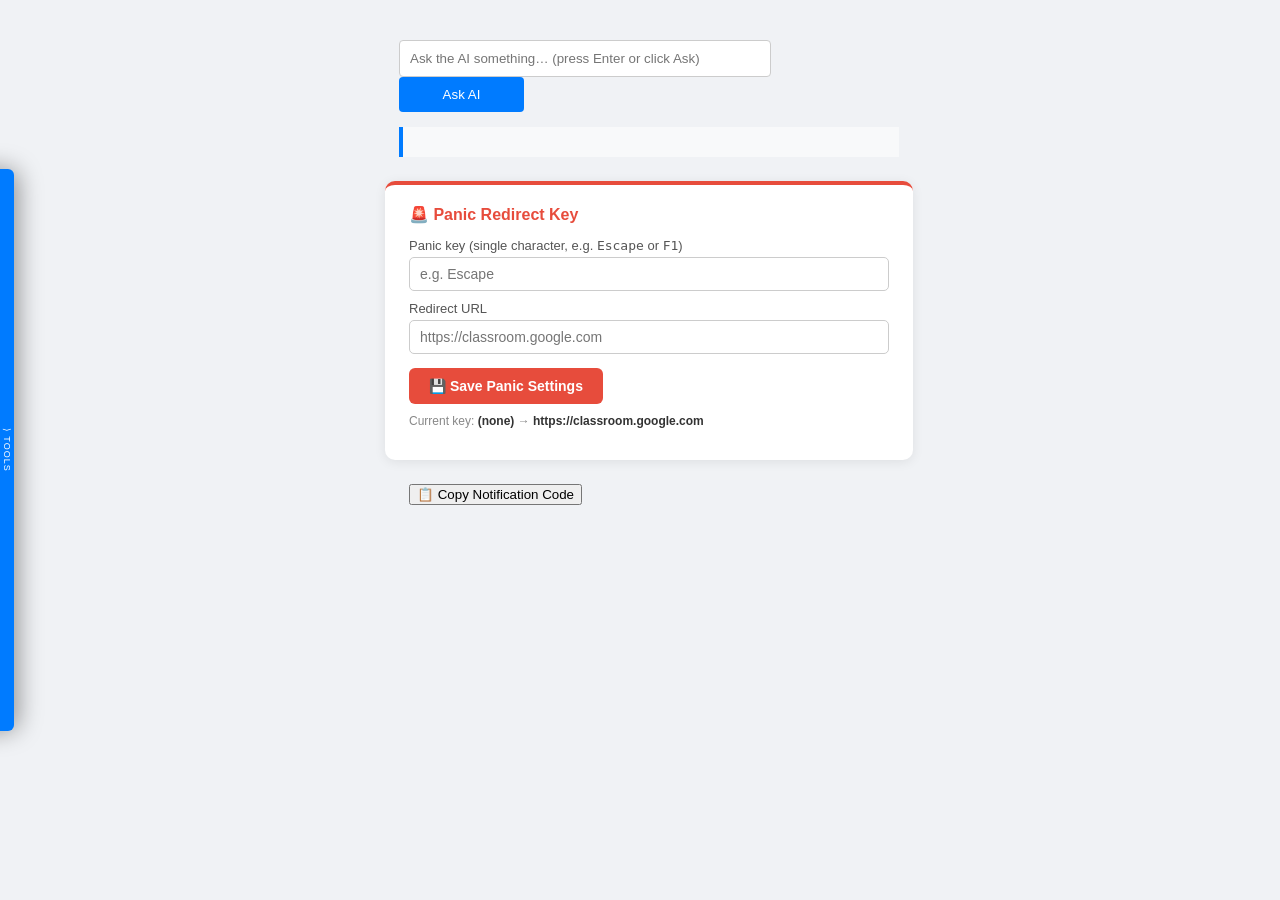
==== Eruda-Integrated/index.html @ 2867e832 "Added work thus far." ====
<!DOCTYPE html>
<html>
<head>
  <meta charset="UTF-8">
  <meta name="viewport" content="width=device-width, initial-scale=1.0">
  <title>AI Button Link</title>
  <link rel="stylesheet" href="style.css">
</head>
<body>

<!-- ═══════════════════════════════════════════════════════════════════════════
     FEATURE 4 — HOVER SIDEBAR
     All control buttons live here. The sidebar is hidden off-screen except
     for the thin blue "⟩ TOOLS" tab, which slides it out on hover.
════════════════════════════════════════════════════════════════════════════ -->
<nav id="sidebar" aria-label="Tools sidebar">
  <div id="sidebar-inner">
    <h3>🛠 Tools</h3>

    <!-- Eruda DevTools loader -->
    <a href="javascript:var s=document.createElement('script');s.src='https://cdn.jsdelivr.net/npm/eruda';s.onload=function(){eruda.init()};document.body.appendChild(s);"
       style="text-decoration:none;">
      <button class="sb-btn">🔧 Load Eruda</button>
    </a>

    <!-- Piano loader -->
    <button class="sb-btn purple" id="piano-loader">🎹 Chromatic Piano</button>

    <!-- Custom URL frame -->
    <button class="sb-btn teal" id="versatile-loader-btn">🌐 URL Frame</button>

    <!-- Flood history -->
    <button class="sb-btn orange" onclick="floodHistory()">📚 Flood History</button>

    <!-- Close-tab confirmation toggle -->
    <button class="sb-btn" id="lockButton" onclick="togglePageLock()">🔒 Close Confirmation</button>

    <!-- G0DM0D3 AI page link -->
    <a href="godmode/index.html" style="text-decoration:none;">
      <button class="sb-btn" style="background:linear-gradient(135deg,#003b00,#005500);border:1px solid #00ff41;color:#00ff41;text-shadow:0 0 8px #00ff41;font-weight:bold;letter-spacing:1px;">⛓️‍💥 G0DM0D3 AI</button>
    </a>

    <!-- Web Proxy link -->
    <a href="proxy/index.html" style="text-decoration:none;">
      <button class="sb-btn" style="background:linear-gradient(135deg,#0a0a2e,#1a1a4e);border:1px solid #6c63ff;color:#a29bfe;font-weight:bold;letter-spacing:1px;">🌀 Web Proxy</button>
    </a>

    <h3 style="margin-top:8px">🔔 Notifications</h3>
    <!-- Feature 1 — Web Notifications -->
    <button class="sb-btn blue" onclick="triggerNotifications()">Send Notifications</button>

    <h3 style="margin-top:8px">🏷 Tab Disguise</h3>
    <!-- Feature 2 — Tab customisation -->
    <select id="tab-select" onchange="applyTabPreset(this.value)" aria-label="Choose tab preset">
      <option value="">— pick a preset —</option>
      <option value="0">🔵 Google Docs</option>
      <option value="1">🟢 Google Classroom</option>
      <option value="2">🔴 Google Slides</option>
      <option value="3">🟡 Google Sheets</option>
      <option value="4">⚫ Google Drive</option>
    </select>

  </div>
  <div id="sidebar-handle" aria-hidden="true">⟩ TOOLS</div>
</nav>


<!-- ═══════════════════════════════════════════════════════════════════════════
     MAIN CONTENT
════════════════════════════════════════════════════════════════════════════ -->
<div id="main-content">

  <!-- ── AI INPUT (Feature 3: Enter key fixed in script.js) ───────────────── -->
  <div class="ai-container">
    <input type="text" id="ai-input" placeholder="Ask the AI something… (press Enter or click Ask)" />
    <button id="ai-button">Ask AI</button>
    <div id="ai-response" class="response-box"></div>
  </div>


  <!-- ── FEATURE 5: PANIC KEY SETTINGS ────────────────────────────────────── -->
  <section id="panic-settings" aria-labelledby="panic-heading">
    <h2 id="panic-heading">🚨 Panic Redirect Key</h2>
    <label for="panic-key-input">Panic key (single character, e.g. <code>Escape</code> or <code>F1</code>)</label>
    <input id="panic-key-input" type="text" maxlength="20" placeholder="e.g. Escape" autocomplete="off" />

    <label for="panic-url-input">Redirect URL</label>
    <input id="panic-url-input" type="url" placeholder="https://classroom.google.com" />

    <button class="panic-save-btn" onclick="savePanicSettings()">💾 Save Panic Settings</button>

    <p class="panic-current">
      Current key: <strong id="panic-key-display">(none)</strong> →
      <strong id="panic-url-display">https://classroom.google.com</strong>
    </p>
  </section>

  <!-- ── COPY NOTIFICATION CODE ────────────────────────────────────────────── -->
  <div style="max-width:480px;margin:20px auto;">
    <button id="copyBtn">📋 Copy Notification Code</button>
  </div>

</div><!-- /#main-content -->


<!-- ═══════════════════════════════════════════════════════════════════════════
     INLINE SCRIPTS (self-contained features that don't belong in script.js)
════════════════════════════════════════════════════════════════════════════ -->

<!-- ── Piano loader (unchanged logic) ──────────────────────────────────────── -->
<script>
document.getElementById('piano-loader').addEventListener('click', function() {
  (function() {
    var piano = {
      css: document.createElement("style"),
      ui: document.createElement("div"),
      keyboard: document.createElement("div"),
      audio: new (window.AudioContext || window.webkitAudioContext)(),
      keymap: [
        {key:"`",  dom:document.createElement("div"),hz:220.00,pressed:0,is_black:false},
        {key:"1",  dom:document.createElement("div"),hz:233.08,pressed:0,is_black:true},
        {key:"q",  dom:document.createElement("div"),hz:246.94,pressed:0,is_black:false},
        {key:"2",  dom:document.createElement("div"),hz:261.63,pressed:0,is_black:false},
        {key:"w",  dom:document.createElement("div"),hz:277.18,pressed:0,is_black:true},
        {key:"3",  dom:document.createElement("div"),hz:293.66,pressed:0,is_black:false},
        {key:"e",  dom:document.createElement("div"),hz:311.13,pressed:0,is_black:true},
        {key:"r",  dom:document.createElement("div"),hz:329.63,pressed:0,is_black:false},
        {key:"5",  dom:document.createElement("div"),hz:349.23,pressed:0,is_black:false},
        {key:"t",  dom:document.createElement("div"),hz:369.99,pressed:0,is_black:true},
        {key:"6",  dom:document.createElement("div"),hz:392.00,pressed:0,is_black:false},
        {key:"y",  dom:document.createElement("div"),hz:415.30,pressed:0,is_black:true},
        {key:"u",  dom:document.createElement("div"),hz:440.00,pressed:0,is_black:false},
        {key:"8",  dom:document.createElement("div"),hz:466.16,pressed:0,is_black:true},
        {key:"i",  dom:document.createElement("div"),hz:493.88,pressed:0,is_black:false},
        {key:"9",  dom:document.createElement("div"),hz:523.25,pressed:0,is_black:false},
        {key:"o",  dom:document.createElement("div"),hz:554.37,pressed:0,is_black:true},
        {key:"0",  dom:document.createElement("div"),hz:587.33,pressed:0,is_black:false},
        {key:"p",  dom:document.createElement("div"),hz:622.25,pressed:0,is_black:true},
        {key:"[",  dom:document.createElement("div"),hz:659.25,pressed:0,is_black:false},
        {key:"=",  dom:document.createElement("div"),hz:698.46,pressed:0,is_black:false},
        {key:"]",  dom:document.createElement("div"),hz:739.99,pressed:0,is_black:true},
        {key:"\\", dom:document.createElement("div"),hz:783.99,pressed:0,is_black:false},
        {key:"a",  dom:document.createElement("div"),hz:830.61,pressed:0,is_black:true},
        {key:"z",  dom:document.createElement("div"),hz:880.00,pressed:0,is_black:false},
        {key:"s",  dom:document.createElement("div"),hz:932.33,pressed:0,is_black:true},
        {key:"x",  dom:document.createElement("div"),hz:987.77,pressed:0,is_black:false},
        {key:"d",  dom:document.createElement("div"),hz:1046.50,pressed:0,is_black:false}
      ],
      disc: [[
        {"keyi":12,"time":0.0},{"keyi":12,"time":0.15},{"keyi":12,"time":0.3},{"keyi":12,"time":0.45},
        {"keyi":14,"time":0.75},{"keyi":14,"time":0.9},{"keyi":14,"time":1.05},{"keyi":14,"time":1.2},
        {"keyi":15,"time":1.5},{"keyi":15,"time":1.65},{"keyi":15,"time":1.8},{"keyi":15,"time":1.95},
        {"keyi":17,"time":2.25},{"keyi":17,"time":2.4},{"keyi":17,"time":2.55},{"keyi":17,"time":2.7},
        {"keyi":19,"time":3.0},{"keyi":17,"time":3.2},{"keyi":15,"time":3.4},{"keyi":14,"time":3.6},
        {"keyi":12,"time":3.9},{"keyi":7,"time":4.1},{"keyi":12,"time":4.3},{"keyi":14,"time":4.5},
        {"keyi":15,"time":4.8},{"keyi":14,"time":5.0},{"keyi":12,"time":5.2},{"keyi":10,"time":5.4},
        {"keyi":12,"time":5.7},{"keyi":12,"time":5.85},{"keyi":12,"time":6.0}
      ]]
    };

    piano.css.innerHTML = `
      #p-ui{position:fixed;bottom:20px;left:50%;transform:translateX(-50%);background:#1e272e;padding:15px;border-radius:12px;box-shadow:0 15px 35px rgba(0,0,0,.7);z-index:999999;font-family:sans-serif;width:600px;text-align:center}
      #p-keys{display:flex;position:relative;background:#050709;padding:8px 4px;border-radius:6px;margin-top:10px;height:130px}
      .pk{flex:1;height:110px;background:#fff;margin:1px;border-radius:0 0 4px 4px;cursor:pointer;display:flex;align-items:flex-end;justify-content:center;font-size:11px;font-weight:bold;color:#57606f;user-select:none;transition:background .05s}
      .pk.black{background:#2f3542;color:#fff;height:70px;z-index:2}
      .pk.pressed{background:#ff4757!important;color:#fff!important}
      .p-banner{display:flex;justify-content:space-between;color:#fff;padding:0 5px;align-items:center}
      .p-btn{background:#ffa502;border:none;color:#000;font-weight:bold;padding:6px 14px;border-radius:4px;cursor:pointer;font-size:13px}
    `;
    document.head.appendChild(piano.css);

    piano.ui.id = "p-ui";
    piano.ui.innerHTML = `<div class="p-banner"><span>🎼 Chromatic Piano</span><button class="p-btn" id="p-play-trigger">▶ Play Astronomia</button></div>`;
    piano.keyboard.id = "p-keys";

    piano.keymap.forEach(function(item) {
      item.dom.className = "pk" + (item.is_black ? " black" : "");
      item.dom.innerText = item.key;
      piano.keyboard.appendChild(item.dom);
      item.dom.addEventListener('mousedown', function(){ startNote(item); });
      item.dom.addEventListener('mouseup',   function(){ endNote(item); });
      item.dom.addEventListener('mouseleave',function(){ endNote(item); });
    });

    piano.ui.appendChild(piano.keyboard);
    document.body.appendChild(piano.ui);

    function startNote(item) {
      if (item.pressed) return;
      if (piano.audio.state === 'suspended') piano.audio.resume();
      item.pressed = true; item.dom.classList.add('pressed');
      var osc = piano.audio.createOscillator(), gain = piano.audio.createGain();
      osc.type = 'triangle'; osc.frequency.setValueAtTime(item.hz, piano.audio.currentTime);
      gain.gain.setValueAtTime(0.2, piano.audio.currentTime);
      osc.connect(gain); gain.connect(piano.audio.destination); osc.start();
      item.osc = osc; item.gain = gain;
    }
    function endNote(item) {
      if (!item.pressed) return;
      item.pressed = false; item.dom.classList.remove('pressed');
      if (item.osc) { item.gain.gain.exponentialRampToValueAtTime(0.001, piano.audio.currentTime+0.08); item.osc.stop(piano.audio.currentTime+0.08); }
    }

    document.getElementById('p-play-trigger').addEventListener('click', function() {
      piano.disc[0].forEach(function(note) {
        setTimeout(function() {
          var k = piano.keymap[note.keyi];
          if (k) { startNote(k); setTimeout(function(){ endNote(k); }, 140); }
        }, note.time * 1000);
      });
    });

    window.addEventListener('keydown', function(e){ var m=piano.keymap.find(k=>k.key.toLowerCase()===e.key.toLowerCase()); if(m) startNote(m); });
    window.addEventListener('keyup',   function(e){ var m=piano.keymap.find(k=>k.key.toLowerCase()===e.key.toLowerCase()); if(m) endNote(m); });
  })();
});
</script>


<!-- ── URL Frame loader ──────────────────────────────────────────────────── -->
<script>
document.getElementById('versatile-loader-btn').addEventListener('click', function() {
  (function() {
    var targetUrl = prompt("Enter the URL of the site you want to load:", "https://example.com");
    if (!targetUrl) return;
    if (!/^https?:\/\//i.test(targetUrl)) targetUrl = "https://" + targetUrl;

    var iframe = document.createElement('iframe');
    iframe.src = targetUrl;
    Object.assign(iframe.style, {position:'fixed',top:'50%',left:'50%',transform:'translate(-50%,-50%)',border:'8px solid Aquamarine',width:'100%',height:'100%',zIndex:'9999'});

    var btn = document.createElement('button');
    btn.innerText = '✕';
    Object.assign(btn.style, {position:'fixed',top:'15px',right:'15px',fontSize:'20px',color:'#333',backgroundColor:'Aquamarine',border:'none',borderRadius:'50%',width:'35px',height:'35px',cursor:'pointer',zIndex:'10000'});
    btn.addEventListener('click', function(){ iframe.remove(); btn.remove(); });

    document.body.appendChild(iframe);
    document.body.appendChild(btn);
  })();
});
</script>


<!-- ── Flood history ─────────────────────────────────────────────────────── -->
<script>
function floodHistory() {
  var targetUrl = prompt("Enter the URL you want to add to your history:\n(e.g., /page-name or https://example.com)");
  if (!targetUrl) return;
  var num = parseInt(prompt("How many times?"), 10);
  if (isNaN(num) || num <= 0) { alert("Please enter a valid number greater than 0."); return; }
  for (var i = 1; i <= num; i++) {
    var u = targetUrl + (targetUrl.includes('?') ? '&' : '?') + 'h=' + i;
    try { history.pushState(null, "", u); }
    catch(e) { alert("Security Error: URL must share this page's domain."); return; }
  }
  alert("Flooding Successful!\n" + targetUrl + " added " + num + (num===1?" time.":" times."));
}
</script>


<!-- ── Close-confirmation toggle (ON by default) ── -->
<script>
var _mainLockHandler = function(e){ e.preventDefault(); e.returnValue = ''; return ''; };
window.addEventListener('beforeunload', _mainLockHandler);
var _mainLocked = true;

document.addEventListener('DOMContentLoaded', function () {
  var btn = document.getElementById('lockButton');
  if (!btn) return;
  btn.innerText = '🔓 Disable Close Confirmation';
  btn.style.background = '#e74c3c';
  btn.onclick = function () {
    _mainLocked = !_mainLocked;
    if (_mainLocked) {
      window.addEventListener('beforeunload', _mainLockHandler);
      btn.innerText = '🔓 Disable Close Confirmation';
      btn.style.background = '#e74c3c';
    } else {
      window.removeEventListener('beforeunload', _mainLockHandler);
      btn.innerText = '🔒 Enable Close Confirmation';
      btn.style.background = '';
    }
  };
});
</script>


<!-- ── Copy notification code button ─────────────────────────────────────── -->
<script>
document.getElementById('copyBtn').addEventListener('click', function() {
  var code = "Notification.requestPermission().then(p=>{if(p==='granted')new Notification('Success!',{body:'Your notifications are working perfectly.'})});";
  navigator.clipboard.writeText(code)
    .then(() => { var t=this.textContent; this.textContent="Copied!"; setTimeout(()=>this.textContent=t,2000); })
    .catch(() => alert("Failed to copy code to clipboard."));
});
</script>


<!-- ── Main script (AI + notifications + tab presets + panic key) ─────────── -->
<script src="script.js"></script>

</body>
</html>
---- Eruda-Integrated/style.css ----
/* ─── BASE / EXISTING STYLES ─────────────────────────────────────────────── */
body {
  margin: 0;
  font-family: sans-serif;
  background: #f0f2f5;
}

.ai-container {
  max-width: 500px;
  margin: 20px auto;
  font-family: sans-serif;
}
#ai-input {
  width: 70%;
  padding: 10px;
  border: 1px solid #ccc;
  border-radius: 4px;
}
#ai-button {
  width: 25%;
  padding: 10px;
  background-color: #007bff;
  color: white;
  border: none;
  border-radius: 4px;
  cursor: pointer;
}
#ai-button:disabled { background-color: #cccccc; }
.response-box {
  margin-top: 15px;
  padding: 15px;
  background-color: #f8f9fa;
  border-left: 4px solid #007bff;
  white-space: pre-wrap;
}


/* ─── FEATURE 4: HOVER SIDEBAR ───────────────────────────────────────────── */
/*
   A thin "handle" strip sits on the left edge at all times.
   Hovering it (or the sidebar itself) slides the full panel into view.
*/
#sidebar {
  position: fixed;
  top: 50%;
  left: 0;
  transform: translateY(-50%) translateX(calc(-100% + 14px)); /* show only the handle */
  width: 220px;
  background: #1e272e;
  border-radius: 0 12px 12px 0;
  box-shadow: 4px 0 24px rgba(0,0,0,0.4);
  z-index: 1000;
  transition: transform 0.28s cubic-bezier(0.4, 0, 0.2, 1);
  display: flex;
  flex-direction: row;
  overflow: visible;
}

#sidebar:hover,
#sidebar:focus-within {
  transform: translateY(-50%) translateX(0);
}

/* The small visible tab / handle on the left edge */
#sidebar-handle {
  width: 14px;
  min-height: 100px;
  background: #007bff;
  border-radius: 0 6px 6px 0;
  display: flex;
  align-items: center;
  justify-content: center;
  writing-mode: vertical-rl;
  font-size: 9px;
  color: #fff;
  letter-spacing: 1px;
  text-transform: uppercase;
  cursor: pointer;
  flex-shrink: 0;
  order: 999;               /* always on the right of the panel content */
}

#sidebar-inner {
  padding: 18px 14px 18px 14px;
  display: flex;
  flex-direction: column;
  gap: 10px;
  width: 100%;
}

#sidebar-inner h3 {
  margin: 0 0 6px 0;
  color: #ecf0f1;
  font-size: 13px;
  text-transform: uppercase;
  letter-spacing: 1px;
  border-bottom: 1px solid #2f3542;
  padding-bottom: 6px;
}

/* Generic sidebar button style */
.sb-btn {
  width: 100%;
  padding: 9px 12px;
  font-size: 13px;
  font-weight: 600;
  border: none;
  border-radius: 6px;
  cursor: pointer;
  text-align: left;
  transition: filter 0.15s, transform 0.1s;
  background: #2f3542;
  color: #ecf0f1;
}
.sb-btn:hover  { filter: brightness(1.25); transform: translateX(2px); }
.sb-btn:active { transform: translateX(0) scale(0.97); }

/* Colour variants for different button groups */
.sb-btn.blue    { background: #007bff; color: #fff; }
.sb-btn.teal    { background: #00b894; color: #fff; }
.sb-btn.orange  { background: #e67e22; color: #fff; }
.sb-btn.red     { background: #e74c3c; color: #fff; }
.sb-btn.purple  { background: #8e44ad; color: #fff; }

/* Tab-preset dropdown inside sidebar */
#tab-select {
  width: 100%;
  padding: 8px 10px;
  border-radius: 6px;
  border: none;
  background: #2f3542;
  color: #ecf0f1;
  font-size: 13px;
  cursor: pointer;
}
#tab-select:focus { outline: 2px solid #007bff; }


/* ─── FEATURE 5: PANIC SETTINGS SECTION ─────────────────────────────────── */
#panic-settings {
  max-width: 480px;
  margin: 24px auto;
  background: #fff;
  border-radius: 10px;
  padding: 20px 24px;
  box-shadow: 0 2px 12px rgba(0,0,0,0.08);
  border-top: 4px solid #e74c3c;
}
#panic-settings h2 {
  margin: 0 0 14px 0;
  font-size: 16px;
  color: #e74c3c;
}
#panic-settings label {
  display: block;
  font-size: 13px;
  color: #555;
  margin-bottom: 4px;
  margin-top: 10px;
}
#panic-settings input {
  width: 100%;
  box-sizing: border-box;
  padding: 8px 10px;
  border: 1px solid #ccc;
  border-radius: 5px;
  font-size: 14px;
}
#panic-settings input:focus { outline: 2px solid #e74c3c; border-color: transparent; }
.panic-save-btn {
  margin-top: 14px;
  padding: 10px 20px;
  background: #e74c3c;
  color: #fff;
  border: none;
  border-radius: 6px;
  font-size: 14px;
  font-weight: 700;
  cursor: pointer;
  transition: background 0.15s;
}
.panic-save-btn:hover { background: #c0392b; }
.panic-current {
  margin-top: 10px;
  font-size: 12px;
  color: #888;
}
.panic-current strong { color: #333; }


/* ─── MAIN CONTENT WRAPPER (keeps content from hiding behind sidebar) ─────── */
#main-content {
  margin-left: 18px;      /* just enough for the handle tab */
  padding: 20px;
  min-height: 100vh;
  box-sizing: border-box;
}
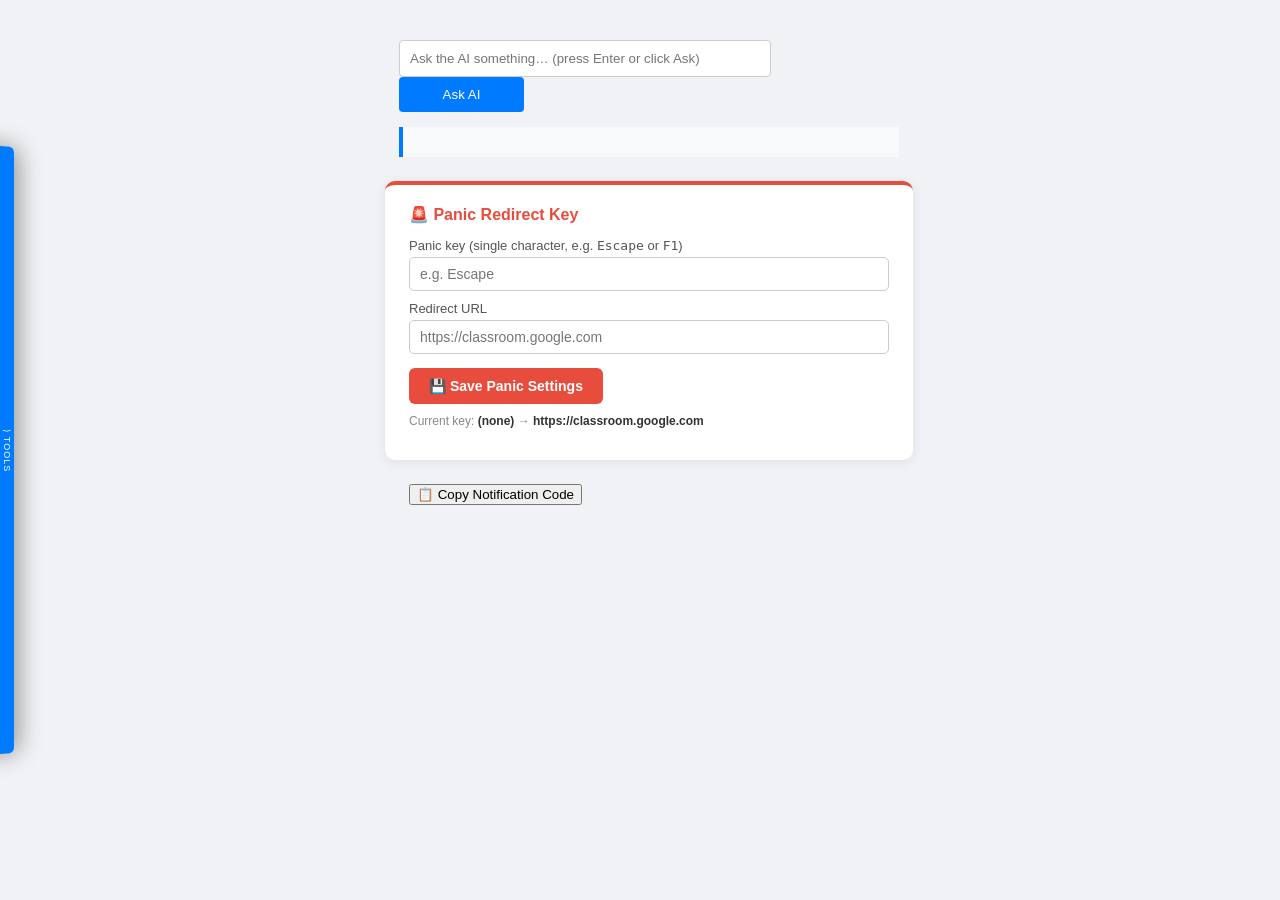
==== commit 507e1bbb: "Before: more asthetic please" ====
--- a/Eruda-Integrated/index.html
+++ b/Eruda-Integrated/index.html
@@ -43,6 +43,11 @@
     <!-- Web Proxy link -->
     <a href="proxy/index.html" style="text-decoration:none;">
       <button class="sb-btn" style="background:linear-gradient(135deg,#0a0a2e,#1a1a4e);border:1px solid #6c63ff;color:#a29bfe;font-weight:bold;letter-spacing:1px;">🌀 Web Proxy</button>
+    </a>
+
+    <!-- Claude CLI link (loads shared sidebar on page-load) -->
+    <a href="claude-cli/index.html" style="text-decoration:none;">
+      <button class="sb-btn" style="background:linear-gradient(135deg,#2a1408,#3a1a0e);border:1px solid #D97757;color:#E89170;text-shadow:0 0 6px rgba(232,145,112,0.4);font-weight:bold;letter-spacing:1px;">🧠 Claude CLI</button>
     </a>
 
     <h3 style="margin-top:8px">🔔 Notifications</h3>
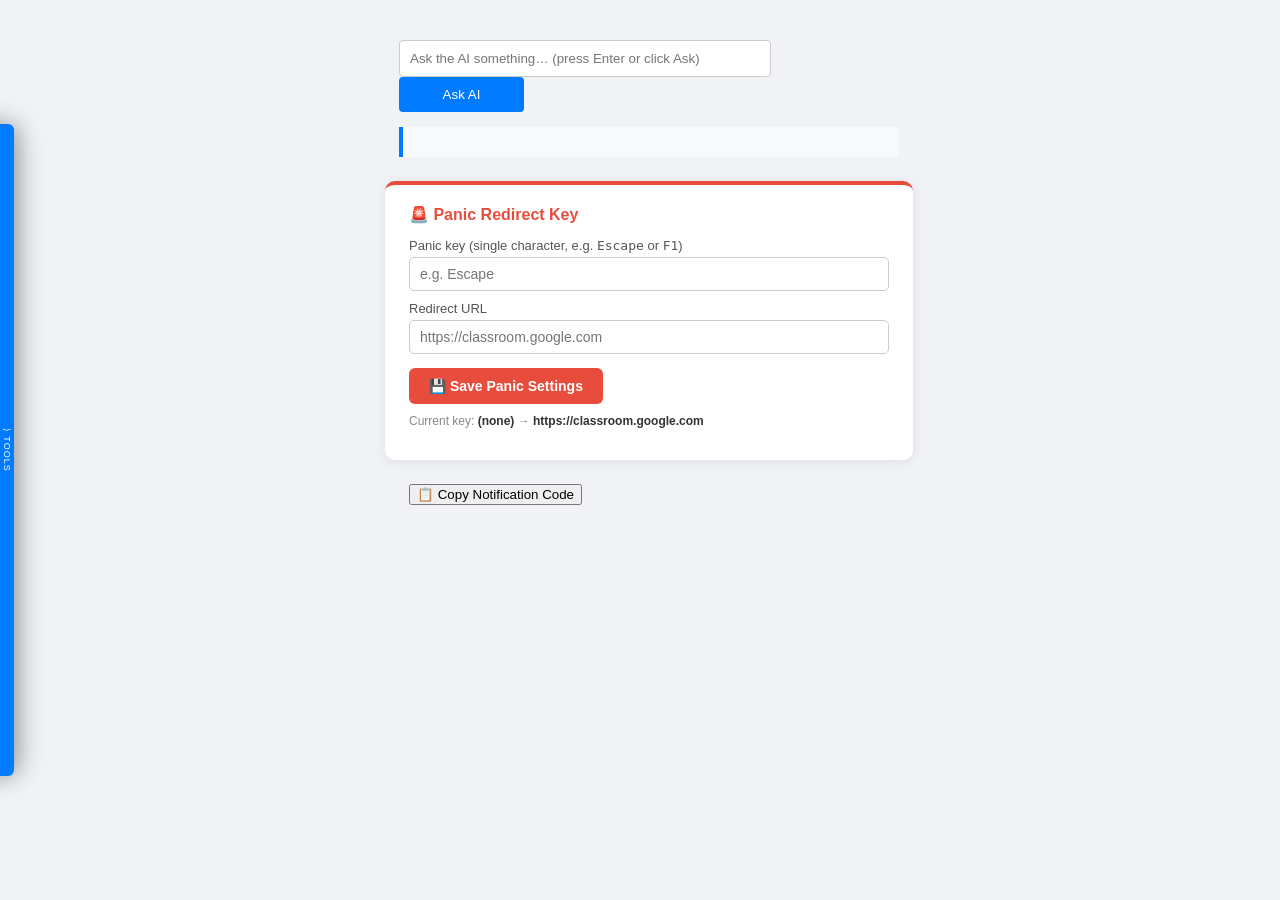
==== commit 03b563cd: "Add Games portal page (Vex 1-6, OvO, SM64, Random series, Slowroad.io, etc.) - New /games/index.html" ====
--- a/Eruda-Integrated/index.html
+++ b/Eruda-Integrated/index.html
@@ -48,6 +48,11 @@
     <!-- Claude CLI link (loads shared sidebar on page-load) -->
     <a href="claude-cli/index.html" style="text-decoration:none;">
       <button class="sb-btn" style="background:linear-gradient(135deg,#2a1408,#3a1a0e);border:1px solid #D97757;color:#E89170;text-shadow:0 0 6px rgba(232,145,112,0.4);font-weight:bold;letter-spacing:1px;">🧠 Claude CLI</button>
+    </a>
+
+    <!-- Games link -->
+    <a href="games/index.html" style="text-decoration:none;">
+      <button class="sb-btn" style="background:linear-gradient(135deg,#1a0b2e,#2a1145);border:1px solid #a855f7;color:#c084fc;text-shadow:0 0 6px rgba(168,85,247,0.4);font-weight:bold;letter-spacing:1px;">🕹️ Games</button>
     </a>
 
     <h3 style="margin-top:8px">🔔 Notifications</h3>
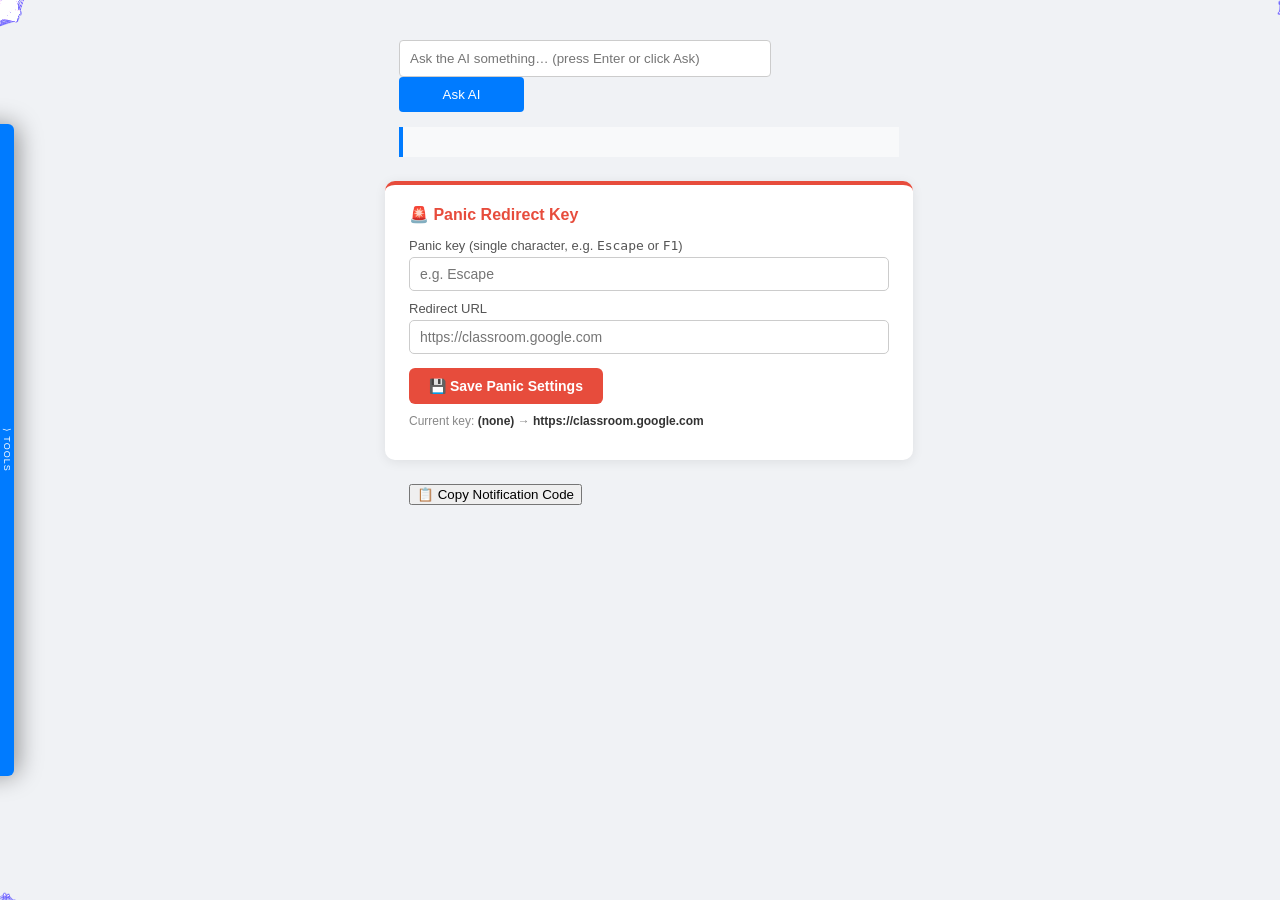
==== commit b2c477ff: "Add interactive particle backdrop + animated personalized opening to every page - New shared /effect" ====
--- a/Eruda-Integrated/index.html
+++ b/Eruda-Integrated/index.html
@@ -6,7 +6,7 @@
   <title>AI Button Link</title>
   <link rel="stylesheet" href="style.css">
 </head>
-<body>
+<body data-theme-color="#6c63ff" data-splash-name="Unity">
 
 <!-- ═══════════════════════════════════════════════════════════════════════════
      FEATURE 4 — HOVER SIDEBAR
@@ -306,8 +306,8 @@
 </script>
 
 
-<!-- ── Main script (AI + notifications + tab presets + panic key) ─────────── -->
-<script src="script.js"></script>
+<!-- ── Main script (AI + notifications + tab presets + panic key) ─────────── -->  <script src="effects.js"></script>
+  <script src="script.js"></script>
 
 </body>
 </html>
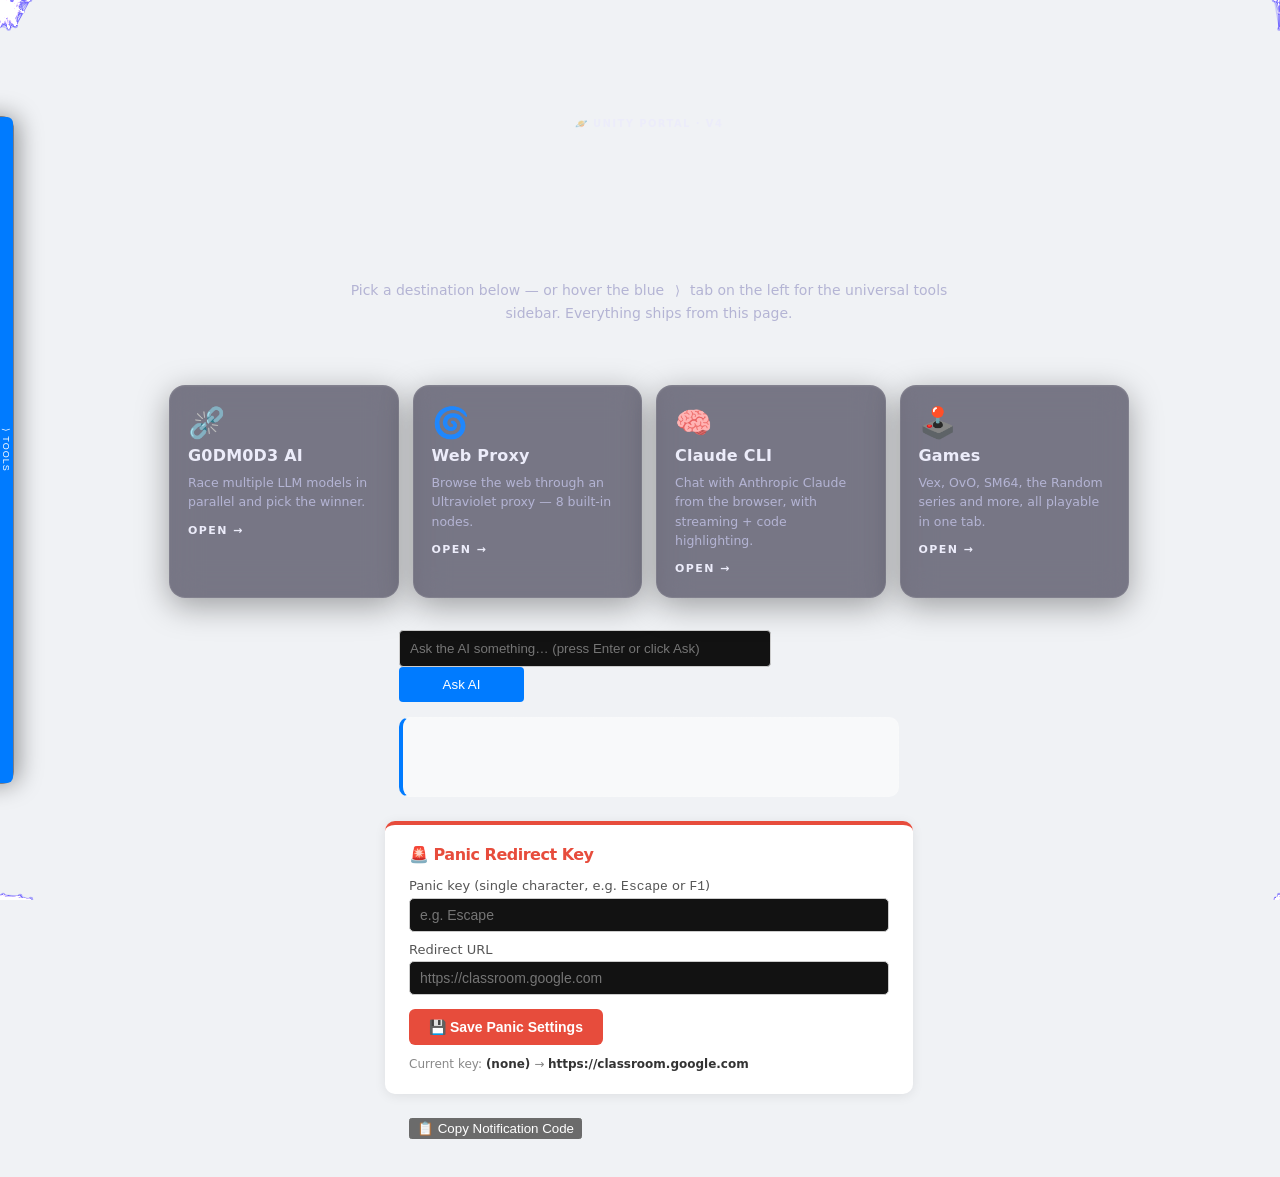
==== commit 1740736d: "Unify aesthetics across every page via shared effects.css + theme tokens - New /effects.css: shared " ====
--- a/Eruda-Integrated/index.html
+++ b/Eruda-Integrated/index.html
@@ -4,6 +4,7 @@
   <meta charset="UTF-8">
   <meta name="viewport" content="width=device-width, initial-scale=1.0">
   <title>AI Button Link</title>
+  <link rel="stylesheet" href="effects.css">
   <link rel="stylesheet" href="style.css">
 </head>
 <body data-theme-color="#6c63ff" data-splash-name="Unity">
@@ -78,7 +79,44 @@
 <!-- ═══════════════════════════════════════════════════════════════════════════
      MAIN CONTENT
 ════════════════════════════════════════════════════════════════════════════ -->
-<div id="main-content">
+<div id="main-content" class="unity-page">
+
+  <!-- HERO -->
+  <header class="portal-hero">
+    <span class="pill">🪐 Unity Portal · v4</span>
+    <h1 class="portal-title text-gradient">Cross-Browser Tools.<br>One Quiet URL.</h1>
+    <p class="portal-sub">Pick a destination below — or hover the blue <code>⟩</code> tab on the left for the universal tools sidebar. Everything ships from this page.</p>
+  </header>
+
+  <!-- FEATURED APPS -->
+  <nav class="featured-grid" aria-label="Featured apps">
+    <a class="unity-card glass-panel interactive ring-soft"
+       href="godmode/index.html">
+      <span class="uc-icon">⛓️‍💥</span>
+      <span class="uc-title">G0DM0D3 AI</span>
+      <span class="uc-desc">Race multiple LLM models in parallel and pick the winner.</span>
+      <span class="uc-cta">Open →</span>
+    </a>
+    <a class="unity-card glass-panel interactive" href="proxy/index.html">
+      <span class="uc-icon">🌀</span>
+      <span class="uc-title">Web Proxy</span>
+      <span class="uc-desc">Browse the web through an Ultraviolet proxy — 8 built-in nodes.</span>
+      <span class="uc-cta">Open →</span>
+    </a>
+    <a class="unity-card glass-panel interactive" href="claude-cli/index.html">
+      <span class="uc-icon">🧠</span>
+      <span class="uc-title">Claude CLI</span>
+      <span class="uc-desc">Chat with Anthropic Claude from the browser, with streaming + code highlighting.</span>
+      <span class="uc-cta">Open →</span>
+    </a>
+    <a class="unity-card glass-panel interactive" href="games/index.html">
+      <span class="uc-icon">🕹️</span>
+      <span class="uc-title">Games</span>
+      <span class="uc-desc">Vex, OvO, SM64, the Random series and more, all playable in one tab.</span>
+      <span class="uc-cta">Open →</span>
+    </a>
+  </nav>
+
 
   <!-- ── AI INPUT (Feature 3: Enter key fixed in script.js) ───────────────── -->
   <div class="ai-container">
--- a/Eruda-Integrated/effects.css
+++ b/Eruda-Integrated/effects.css
@@ -0,0 +1,511 @@
+/* ═══════════════════════════════════════════════════════════════
+   Unity shared design system — effects.css
+
+   Loaded by every page alongside effects.js. Per-page theme color
+   is supplied via the body's data-theme-color attribute; effects.js
+   picks that up and writes it to --particle-color (and the matching
+   RGB triplet --particle-rgb). This file uses both.
+
+   Reusable component classes (BEM-ish, no nested media queries
+   beyond the global mobile breakpoints):
+     .unity-page           — page wrapper, dark bg + particles show through
+     .glass-panel          — backdrop-blurred translucent surface
+     .glass-panel.tinted   — slight theme tint
+     .glass-panel.interactive — adds hover lift + theme border glow
+     .unity-card           — content card variant of glass-panel
+     .btn-glass            — neutral button on glass surfaces
+     .btn-primary          — gradient button (theme accent driven)
+     .text-gradient        — gradient hero text
+     .pill                 — small caps chip
+     .pill.theme           — chip in current theme color
+     .ring-soft            — ambient theme shadow ring around element
+
+   Per-page accessibility: respects prefers-reduced-motion.
+   ═══════════════════════════════════════════════════════════════ */
+
+/* ── Base tokens. --particle-color and --particle-rgb are injected
+      by effects.js from body[data-theme-color].  Falls back to violet
+      default so the file is safe to load standalone. ──────────── */
+:root {
+  --unity-bg:           #07060f;
+  --unity-bg-2:         #0e0c1c;
+  --unity-surface:      rgba(20, 18, 40, 0.55);
+  --unity-surface-2:    rgba(40, 35, 70, 0.45);
+  --unity-border:       rgba(255, 255, 255, 0.08);
+  --unity-border-strong:rgba(255, 255, 255, 0.16);
+
+  --unity-text:         #ececfa;
+  --unity-text-muted:   #b4b4d4;
+  --unity-text-dim:     #7a7a9a;
+
+  --unity-accent:       var(--particle-color, #6c63ff);
+  --unity-accent-2:     var(--particle-color, #a29bfe);
+  --unity-accent-rgb:   var(--particle-rgb,  108 99 255);
+  --unity-glow:         rgba(var(--particle-rgb, 108 99 255), 0.45);
+  --unity-glow-soft:    rgba(var(--particle-rgb, 108 99 255), 0.18);
+
+  --unity-radius:       16px;
+  --unity-radius-sm:    10px;
+  --unity-trans-fast:   .15s cubic-bezier(.2,.8,.2,1);
+  --unity-trans-mid:    .28s cubic-bezier(.2,.8,.2,1);
+  --unity-trans-bounce: .32s cubic-bezier(.175,.885,.32,1.275);
+
+  color-scheme: dark;
+}
+
+/* ── Page wrapper. Lets particles shine through, fixes the
+      Office-blue plain background that index.html used to have. ── */
+.unity-page {
+  min-height: 100vh;
+  background:
+    radial-gradient(ellipse 80% 60% at 50% -10%, var(--unity-glow-soft), transparent 60%),
+    linear-gradient(180deg, var(--unity-bg) 0%, var(--unity-bg-2) 100%);
+  color: var(--unity-text);
+  font-family: 'Inter', -apple-system, BlinkMacSystemFont, 'Segoe UI', system-ui, sans-serif;
+  -webkit-font-smoothing: antialiased;
+  text-rendering: optimizeLegibility;
+  padding: 0;
+  position: relative;
+}
+
+/* ── Glass panel. Used for hero cards, modals, sidebar surfaces,
+      feature cards. Translucent so particles show through. ────── */
+.glass-panel {
+  background: var(--unity-surface);
+  -webkit-backdrop-filter: blur(16px) saturate(140%);
+  backdrop-filter: blur(16px) saturate(140%);
+  border: 1px solid var(--unity-border);
+  border-radius: var(--unity-radius);
+  box-shadow:
+    0 8px 32px rgba(0, 0, 0, 0.35),
+    inset 0 1px 0 rgba(255, 255, 255, 0.04);
+  transition: transform var(--unity-trans-mid),
+              border-color var(--unity-trans-fast),
+              box-shadow var(--unity-trans-mid);
+}
+.glass-panel.tinted {
+  background: linear-gradient(135deg,
+              rgba(var(--unity-accent-rgb), 0.10),
+              rgba(var(--unity-accent-rgb), 0.04));
+  border-color: rgba(var(--unity-accent-rgb), 0.25);
+}
+.glass-panel.interactive { cursor: pointer; }
+.glass-panel.interactive:hover {
+  transform: translateY(-4px);
+  border-color: rgba(var(--unity-accent-rgb), 0.65);
+  box-shadow:
+    0 14px 40px rgba(var(--unity-accent-rgb), 0.35),
+    0 8px 32px rgba(0, 0, 0, 0.4),
+    inset 0 1px 0 rgba(255, 255, 255, 0.06);
+}
+.glass-panel.interactive:active {
+  transform: translateY(-1px) scale(0.99);
+}
+
+/* ── Card variant. Title + body, used for sub-app feature cards
+      on the index page hero grid. ─────────────────────────────── */
+.unity-card {
+  display: flex;
+  flex-direction: column;
+  gap: 8px;
+  padding: 22px 18px;
+  text-decoration: none;
+  color: var(--unity-text);
+}
+.unity-card .uc-icon  { font-size: 30px; line-height: 1; }
+.unity-card .uc-title { font-size: 16px; font-weight: 700; letter-spacing: 0.2px; }
+.unity-card .uc-desc  {
+  font-size: 12.5px; line-height: 1.55;
+  color: var(--unity-text-muted);
+}
+.unity-card .uc-cta {
+  margin-top: 4px;
+  font-size: 11px; font-weight: 700; letter-spacing: 1.4px;
+  text-transform: uppercase;
+  color: rgba(var(--unity-accent-rgb), 0.95);
+}
+.unity-card.featured {
+  background: linear-gradient(135deg,
+              rgba(var(--unity-accent-rgb), 0.22),
+              rgba(var(--unity-accent-rgb), 0.06));
+  border-color: rgba(var(--unity-accent-rgb), 0.45);
+}
+
+/* ── Buttons. Standardise the look across legacy pages. ───────── */
+.btn-glass {
+  display: inline-flex; align-items: center; justify-content: center;
+  gap: 8px;
+  padding: 10px 18px;
+  background: rgba(255, 255, 255, 0.04);
+  border: 1px solid var(--unity-border);
+  border-radius: 12px;
+  color: var(--unity-text);
+  font: 600 13px/1 'Inter', system-ui, sans-serif;
+  cursor: pointer; user-select: none;
+  text-decoration: none;
+  transition: all var(--unity-trans-fast);
+}
+.btn-glass:hover {
+  background: rgba(var(--unity-accent-rgb), 0.10);
+  border-color: rgba(var(--unity-accent-rgb), 0.5);
+  color: #fff;
+  transform: translateY(-1px);
+  box-shadow: 0 4px 16px var(--unity-glow-soft);
+}
+.btn-glass:active { transform: translateY(0) scale(0.98); }
+
+.btn-primary {
+  background: linear-gradient(135deg,
+              rgba(var(--unity-accent-rgb), 1),
+              rgba(var(--unity-accent-rgb), 0.7));
+  border: 1px solid rgba(var(--unity-accent-rgb), 0.65);
+  color: #fff;
+  box-shadow: 0 4px 18px var(--unity-glow);
+}
+.btn-primary:hover {
+  filter: brightness(1.12);
+  box-shadow: 0 6px 24px var(--unity-glow);
+}
+
+/* ── Gradient heading text ────────────────────────────────────── */
+.text-gradient {
+  background: linear-gradient(135deg,
+              #fff 0%,
+              rgba(var(--unity-accent-rgb), 1) 50%,
+              rgba(var(--unity-accent-rgb), 0.7) 100%);
+  -webkit-background-clip: text;
+  background-clip: text;
+  -webkit-text-fill-color: transparent;
+  color: transparent;
+}
+
+/* ── Pill — small uppercase chip used on meta data, status,
+      eyebrow labels above titles. ─────────────────────────────── */
+.pill {
+  display: inline-flex; align-items: center; gap: 6px;
+  padding: 4px 10px;
+  border-radius: 999px;
+  background: rgba(var(--unity-accent-rgb), 0.10);
+  border: 1px solid rgba(var(--unity-accent-rgb), 0.30);
+  color: rgba(var(--unity-accent-rgb), 1);
+  font-size: 10px; font-weight: 800; letter-spacing: 1.4px;
+  text-transform: uppercase;
+}
+.pill.muted {
+  background: rgba(255,255,255,0.06);
+  border-color: var(--unity-border-strong);
+  color: var(--unity-text-muted);
+}
+
+/* ── Soft glow ring. Use as ambient decoration behind hero
+      icons or featured cards. ─────────────────────────────────── */
+.ring-soft {
+  position: relative;
+}
+.ring-soft::before {
+  content: '';
+  position: absolute;
+  inset: -12%;
+  background: radial-gradient(circle,
+              rgba(var(--unity-accent-rgb), 0.30) 0%,
+              transparent 60%);
+  filter: blur(20px);
+  z-index: -1;
+  pointer-events: none;
+}
+
+/* ── Typography defaults for content sitting inside .unity-page */
+.unity-page h1, .unity-page h2 { letter-spacing: -0.5px; }
+.unity-page p { line-height: 1.6; }
+.unity-page a:not(.btn-glass):not(.unity-card):not(.sb-btn):not(.esb-btn):hover {
+  color: rgba(var(--unity-accent-rgb), 1);
+}
+
+/* ── Accessibility: less motion for users who opt out. ───────── */
+@media (prefers-reduced-motion: reduce) {
+  *, *::before, *::after {
+    transition-duration: 0.001ms !important;
+    animation-duration:  0.001ms !important;
+    animation-iteration-count: 1 !important;
+  }
+}
+
+/* ── Mobile padding tweaks ────────────────────────────────────── */
+@media (max-width: 600px) {
+  .glass-panel { border-radius: 14px; }
+  .unity-card  { padding: 16px 14px; }
+}
+
+
+/* ════════════════════════════════════════════════════════════════
+   INDEX-PAGE PORTAL HERO + FEATURED-APPS GRID
+   Used by /index.html (root). Other pages keep using the same
+   .unity-page / .glass-panel primitives but might not use these.
+   ════════════════════════════════════════════════════════════════ */
+
+.portal-hero {
+  position: relative;
+  max-width: 960px;
+  margin: 56px auto 28px;
+  padding: 38px 32px 32px;
+  text-align: center;
+  display: flex;
+  flex-direction: column;
+  align-items: center;
+  gap: 14px;
+  border-radius: 22px;
+  background:
+    radial-gradient(ellipse 70% 80% at 50% 0%,
+                rgba(var(--unity-accent-rgb), 0.15),
+                transparent 70%);
+}
+.portal-hero::before {
+  content: '';
+  position: absolute;
+  inset: -1px;
+  border-radius: 22px;
+  padding: 1px;
+  background: linear-gradient(135deg,
+              rgba(var(--unity-accent-rgb), 0.55),
+              rgba(var(--unity-accent-rgb), 0.05) 60%,
+              rgba(var(--unity-accent-rgb), 0.45));
+  -webkit-mask:
+    linear-gradient(#000 0 0) content-box,
+    linear-gradient(#000 0 0);
+  mask:
+    linear-gradient(#000 0 0) content-box,
+    linear-gradient(#000 0 0);
+  -webkit-mask-composite: xor;
+          mask-composite: exclude;
+  pointer-events: none;
+  animation: portal-border-pulse 6s ease-in-out infinite alternate;
+}
+@keyframes portal-border-pulse {
+  from { opacity: .55; }
+  to   { opacity: 1; }
+}
+.portal-title {
+  font-size: clamp(34px, 5.4vw, 56px);
+  font-weight: 800;
+  line-height: 1.05;
+  letter-spacing: -1px;
+  margin: 0;
+}
+.portal-sub {
+  margin: 0;
+  max-width: 620px;
+  font-size: 14px;
+  color: var(--unity-text-muted);
+}
+.portal-sub code {
+  background: rgba(var(--unity-accent-rgb), 0.15);
+  color: rgba(var(--unity-accent-rgb), 1);
+  padding: 1px 6px;
+  border-radius: 4px;
+  font-size: 13px;
+}
+
+.featured-grid {
+  display: grid;
+  grid-template-columns: repeat(auto-fit, minmax(220px, 1fr));
+  gap: 14px;
+  max-width: 960px;
+  margin: 0 auto 32px;
+  padding: 0 24px;
+}
+.featured-grid .unity-card { min-height: 150px; }
+
+/* stagger entrance for cards on the index portal */
+@keyframes card-rise {
+  from { opacity: 0; transform: translateY(18px); }
+  to   { opacity: 1; transform: translateY(0); }
+}
+.featured-grid .unity-card {
+  animation: card-rise 480ms cubic-bezier(.2,.8,.2,1) both;
+}
+.featured-grid .unity-card:nth-child(1) { animation-delay: 60ms; }
+.featured-grid .unity-card:nth-child(2) { animation-delay: 130ms; }
+.featured-grid .unity-card:nth-child(3) { animation-delay: 200ms; }
+.featured-grid .unity-card:nth-child(4) { animation-delay: 270ms; }
+.portal-hero       { animation: card-rise 540ms cubic-bezier(.2,.8,.2,1) both; }
+
+/* ── The "tools" lower section (Ask AI / panic settings /
+      copy notification) inside .unity-page. We reuse the page's
+      existing children but give them glass surfaces. ─────────── */
+.portal-section {
+  max-width: 760px;
+  margin: 0 auto 22px;
+  padding: 22px 24px;
+}
+.portal-section h2 {
+  margin: 0 0 16px;
+  font-size: 18px;
+  font-weight: 700;
+  display: inline-flex;
+  align-items: center;
+  gap: 8px;
+}
+.ai-portal-row {
+  display: flex;
+  gap: 10px;
+  margin-bottom: 12px;
+}
+.ai-portal-row input[type="text"], .ai-portal-row input[type="url"] {
+  flex: 1;
+  padding: 11px 14px;
+  background: rgba(0,0,0,0.25);
+  border: 1px solid var(--unity-border-strong);
+  border-radius: var(--unity-radius-sm);
+  color: var(--unity-text);
+  font-size: 14px;
+  outline: none;
+  transition: border-color var(--unity-trans-fast),
+              box-shadow    var(--unity-trans-fast);
+}
+.ai-portal-row input:focus {
+  border-color: rgba(var(--unity-accent-rgb), 0.7);
+  box-shadow: 0 0 0 3px var(--unity-glow-soft);
+}
+.response-box {
+  margin-top: 14px;
+  padding: 14px;
+  min-height: 48px;
+  background: rgba(0,0,0,0.18);
+  border-radius: 10px;
+  border: 1px dashed var(--unity-border-strong);
+  font-size: 13.5px;
+  color: var(--unity-text-muted);
+}
+.panic-save-btn,
+.ai-portal-btn {
+  padding: 11px 22px;
+  background: linear-gradient(135deg,
+              rgba(var(--unity-accent-rgb), 1),
+              rgba(var(--unity-accent-rgb), 0.55));
+  border: 1px solid rgba(var(--unity-accent-rgb), 0.5);
+  border-radius: var(--unity-radius-sm);
+  color: #fff;
+  font-weight: 700;
+  font-size: 13.5px;
+  cursor: pointer;
+  box-shadow: 0 4px 18px var(--unity-glow);
+  transition: transform var(--unity-trans-fast),
+              filter   var(--unity-trans-fast);
+}
+.panic-save-btn:hover,
+.ai-portal-btn:hover { filter: brightness(1.12); transform: translateY(-1px); }
+
+.panic-current {
+  margin: 14px 0 0;
+  font-size: 12.5px;
+  color: var(--unity-text-muted);
+}
+.panic-current strong { color: var(--unity-text); }
+
+/* ── Override the legacy sidebar (.sb-btn) so it visually matches
+      the new glass theme, but only on pages that link effects.css.
+      Old .sb-btn defaults stay intact for pages that don't. ─── */
+.sb-btn {
+  background: rgba(255,255,255,0.04) !important;
+  color: var(--unity-text) !important;
+  border: 1px solid var(--unity-border) !important;
+  border-radius: 10px !important;
+  transition: all var(--unity-trans-fast);
+  font-weight: 600 !important;
+}
+.sb-btn:hover {
+  background: rgba(var(--unity-accent-rgb), 0.10) !important;
+  border-color: rgba(var(--unity-accent-rgb), 0.4) !important;
+  color: #fff !important;
+  transform: translateX(2px);
+}
+#sidebar {
+  background: rgba(10, 8, 20, 0.55) !important;
+  border: 1px solid var(--unity-border) !important;
+  -webkit-backdrop-filter: blur(16px) saturate(140%);
+          backdrop-filter: blur(16px) saturate(140%);
+}
+#sidebar-inner select {
+  background: rgba(0,0,0,0.3) !important;
+  color: var(--unity-text) !important;
+  border: 1px solid var(--unity-border) !important;
+}
+
+/* ── Reduce vertical padding inside .unity-page so cards nest ─── */
+.unity-page > .portal-section + .portal-section { margin-top: -10px; }
+
+/* ── Proxy iframe chrome polish ──────────────────────────────── */
+#frame-container.active {
+  background:
+    radial-gradient(ellipse 90% 60% at 50% 0%,
+                rgba(var(--unity-accent-rgb), 0.10),
+                transparent 70%);
+}
+#proxy-loading {
+  background: rgba(7, 6, 15, 0.92) !important;
+  -webkit-backdrop-filter: blur(6px);
+          backdrop-filter: blur(6px);
+}
+#frame-close {
+  background: linear-gradient(135deg,
+              rgba(var(--unity-accent-rgb), 1),
+              rgba(var(--unity-accent-rgb), 0.55)) !important;
+  color: #fff !important;
+  box-shadow: 0 4px 18px rgba(var(--unity-accent-rgb), 0.45) !important;
+}
+.proxy-header {
+  background: rgba(20, 18, 40, 0.55) !important;
+  -webkit-backdrop-filter: blur(14px) saturate(140%);
+          backdrop-filter: blur(14px) saturate(140%);
+}
+.proxy-home .quick-link {
+  background: var(--unity-surface) !important;
+  border: 1px solid var(--unity-border) !important;
+  -webkit-backdrop-filter: blur(10px);
+          backdrop-filter: blur(10px);
+}
+
+/* ── Godmode hero polish (light touch, won't disturb modals) ─── */
+.godmode-hero {
+  position: relative;
+  padding: 18px 22px;
+  margin: 18px 16px 8px;
+  border-radius: 16px;
+  background:
+    linear-gradient(135deg,
+                rgba(0, 255, 65, 0.10),
+                rgba(0, 255, 65, 0.02)),
+    radial-gradient(ellipse 70% 60% at 0% 0%,
+                rgba(0, 255, 65, 0.10),
+                transparent 70%);
+  border: 1px solid rgba(0, 255, 65, 0.30);
+  -webkit-backdrop-filter: blur(8px);
+          backdrop-filter: blur(8px);
+  box-shadow: 0 0 40px rgba(0, 255, 65, 0.10);
+  animation: godmode-glow 4s ease-in-out infinite alternate;
+}
+@keyframes godmode-glow {
+  from { box-shadow: 0 0 30px rgba(0, 255, 65, 0.06); }
+  to   { box-shadow: 0 0 60px rgba(0, 255, 65, 0.20); }
+}
+.godmode-hero h1 {
+  margin: 0;
+  font-size: 24px;
+  color: #00ff41;
+  letter-spacing: 1px;
+  text-shadow: 0 0 8px rgba(0, 255, 65, 0.55);
+}
+.godmode-hero p {
+  margin: 6px 0 0;
+  font-size: 12.5px;
+  color: #b6b6b6;
+}
+
+/* ── Claude-CLI hero polish light align with new theme. The page
+      has its own extensive inline style; these only touch elements
+      NOT explicitly set, so no regression risk. ─────────────── */
+.claude-shell { position: relative; min-height: 100vh; }
+
+/* ── Games portal polish for the chip nav scrollbar hide. ────── */
+.chipnav::-webkit-scrollbar { display: none; }
+.chipnav { scrollbar-width: none; }
